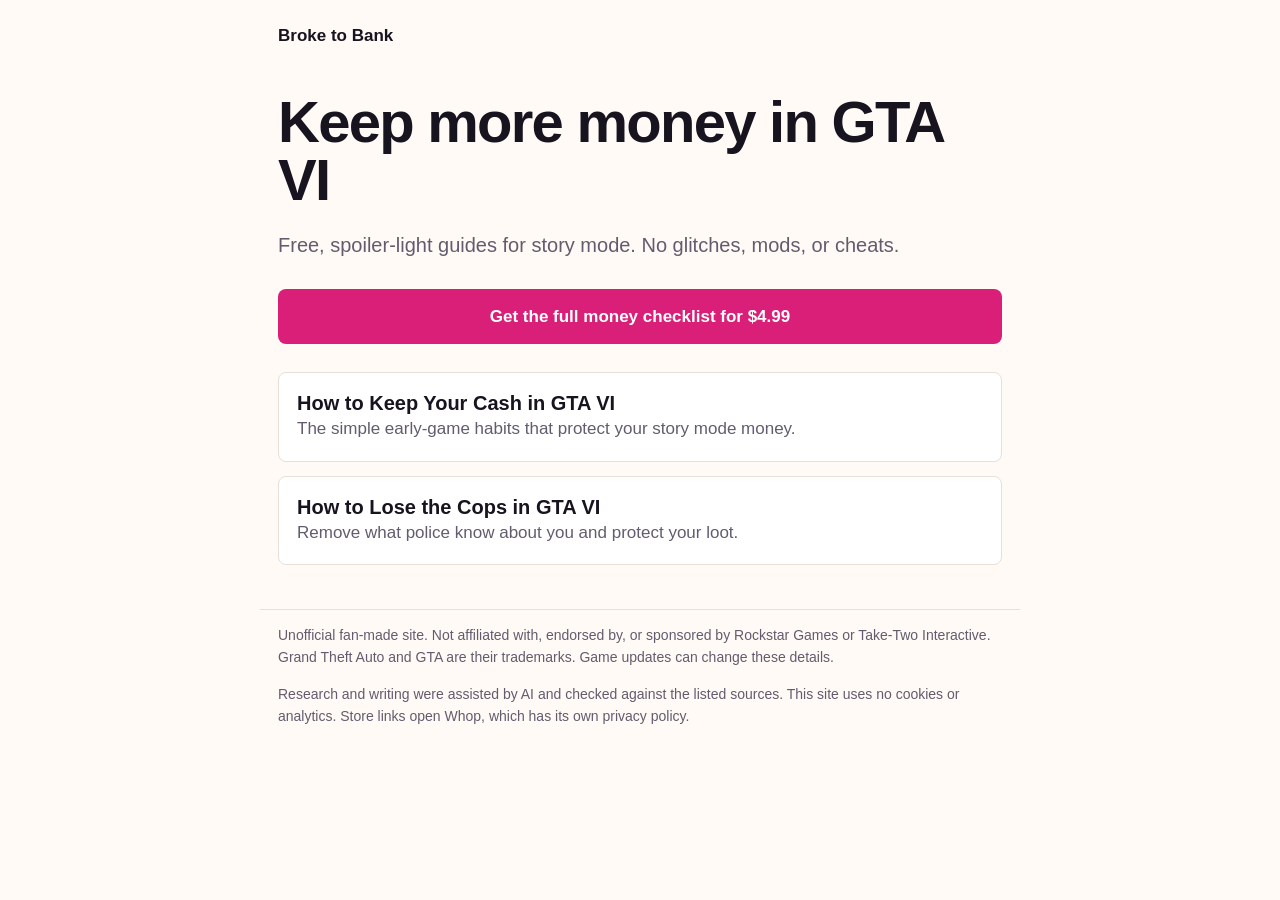
==== gta6/index.html @ 193f42a7 "Add Broke to Bank hub home Co-Authored-By: Claude Opus 5.5 <noreply@anthropic.com>" ====
<!doctype html><html lang="en"><head><meta charset="utf-8"><meta name="viewport" content="width=device-width,initial-scale=1">
<title>Broke to Bank: GTA VI Money Guides</title><meta name="description" content="Free spoiler-light GTA VI story mode money guides and a full checklist."><link rel="canonical" href="https://vladzol-dyk.github.io/gta6/">
<meta property="og:title" content="Broke to Bank: GTA VI Money Guides"><meta property="og:description" content="Free spoiler-light GTA VI story mode money guides and a full checklist."><meta property="og:type" content="article"><meta property="og:url" content="https://vladzol-dyk.github.io/gta6/">
<link rel="stylesheet" href="style.css"></head><body><header><a href="./">Broke to Bank</a></header><main><h1>Keep more money in GTA VI</h1><p class="lead">Free, spoiler-light guides for story mode. No glitches, mods, or cheats.</p>
<a class="cta" href="https://whop.com/c/broke-to-bank-unofficial-gta-vi-money-checklist/hub">Get the full money checklist for $4.99</a><section class="grid"><a class="card" href="keep-your-cash/"><b>How to Keep Your Cash in GTA VI</b><span>The simple early-game habits that protect your story mode money.</span></a><a class="card" href="lose-the-cops/"><b>How to Lose the Cops in GTA VI</b><span>Remove what police know about you and protect your loot.</span></a></section></main><footer><p>Unofficial fan-made site. Not affiliated with, endorsed by, or sponsored by Rockstar Games or Take-Two Interactive. Grand Theft Auto and GTA are their trademarks. Game updates can change these details.</p>
<p>Research and writing were assisted by AI and checked against the listed sources. This site uses no cookies or analytics. Store links open Whop, which has its own privacy policy.</p></footer></body></html>
---- gta6/style.css ----
:root{--ink:#17131f;--muted:#625c6e;--pink:#d91f78;--paper:#fffaf5;--card:#fff;--line:#e8dfd8;--cta-ink:#fff}
@media (prefers-color-scheme:dark){:root{--ink:#f6f1f7;--muted:#b9b1c0;--paper:#151119;--card:#211a27;--line:#3a3041;--pink:#ff5aa8;--cta-ink:#17131f}}
*{box-sizing:border-box}body{margin:0;background:var(--paper);color:var(--ink);font:17px/1.6 "Avenir Next","Helvetica Neue",Arial,sans-serif}
a{color:var(--pink)}header,main,footer{width:min(760px,100%);margin:auto;padding:0 18px}header{padding-top:22px;font-weight:800}header a{color:inherit;text-decoration:none}
h1{font-size:clamp(36px,8vw,58px);line-height:1;letter-spacing:-.03em;margin:44px 0 14px}h2{font-size:25px;line-height:1.15;margin:34px 0 8px}.lead{font-size:20px;color:var(--muted)}
.cta{display:block;background:var(--pink);color:var(--cta-ink);text-align:center;text-decoration:none;font-weight:800;border-radius:8px;padding:14px 18px;margin:28px 0}.grid{display:grid;gap:14px;margin:26px 0}.card{display:block;background:var(--card);border:1px solid var(--line);border-radius:8px;padding:18px;text-decoration:none;color:inherit}.card b{display:block;font-size:20px;line-height:1.2}.card span{color:var(--muted)}
footer{margin-top:44px;padding-bottom:36px;color:var(--muted);font-size:14px;border-top:1px solid var(--line)}
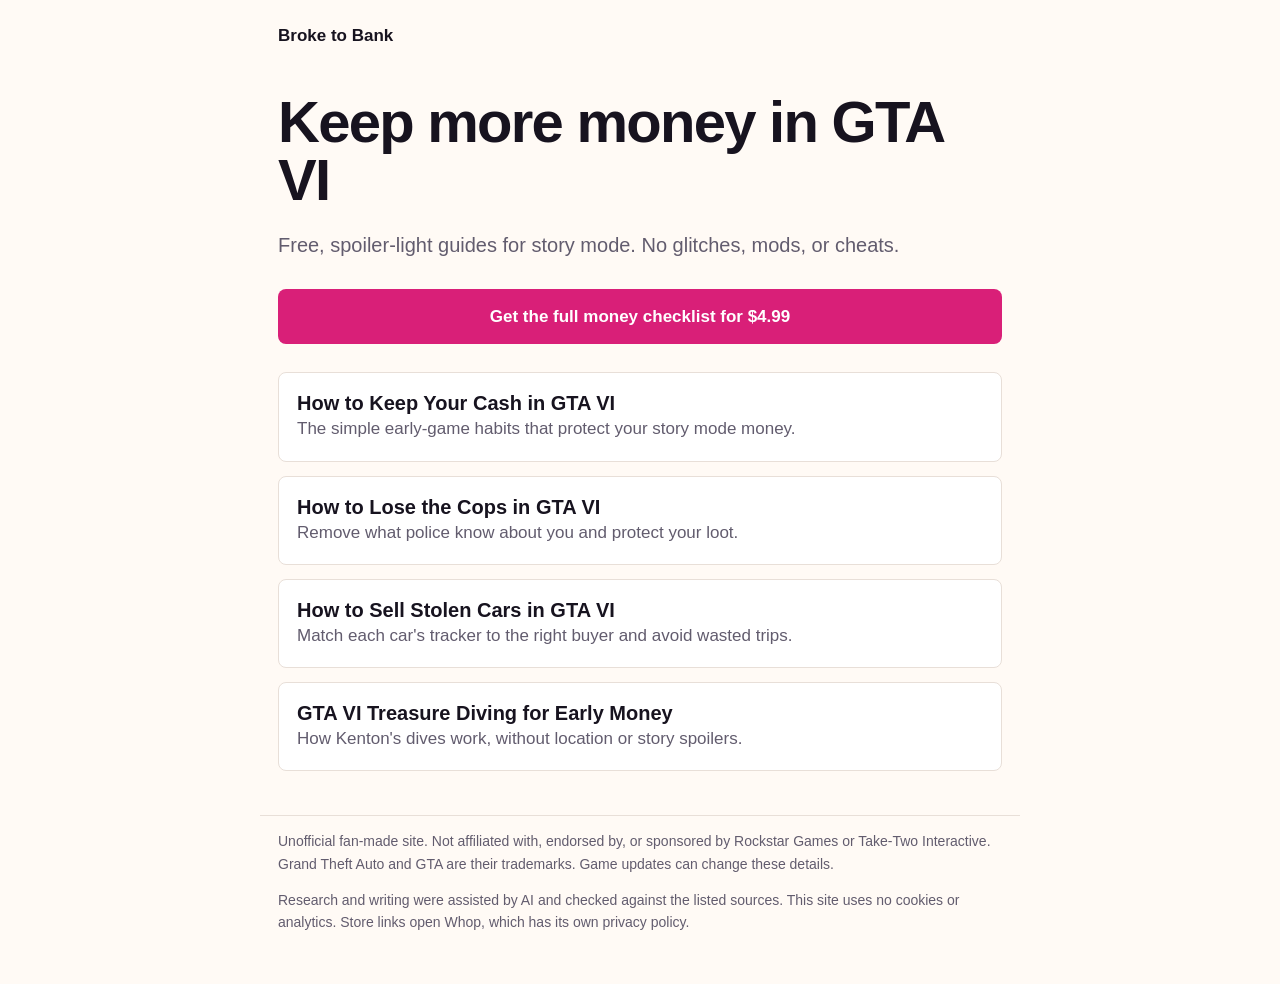
==== commit 0742d331: "List new hub guides Co-Authored-By: Claude Opus 5.5 <noreply@anthropic.com>" ====
--- a/gta6/index.html
+++ b/gta6/index.html
@@ -2,5 +2,5 @@
 <title>Broke to Bank: GTA VI Money Guides</title><meta name="description" content="Free spoiler-light GTA VI story mode money guides and a full checklist."><link rel="canonical" href="https://vladzol-dyk.github.io/gta6/">
 <meta property="og:title" content="Broke to Bank: GTA VI Money Guides"><meta property="og:description" content="Free spoiler-light GTA VI story mode money guides and a full checklist."><meta property="og:type" content="article"><meta property="og:url" content="https://vladzol-dyk.github.io/gta6/">
 <link rel="stylesheet" href="style.css"></head><body><header><a href="./">Broke to Bank</a></header><main><h1>Keep more money in GTA VI</h1><p class="lead">Free, spoiler-light guides for story mode. No glitches, mods, or cheats.</p>
-<a class="cta" href="https://whop.com/c/broke-to-bank-unofficial-gta-vi-money-checklist/hub">Get the full money checklist for $4.99</a><section class="grid"><a class="card" href="keep-your-cash/"><b>How to Keep Your Cash in GTA VI</b><span>The simple early-game habits that protect your story mode money.</span></a><a class="card" href="lose-the-cops/"><b>How to Lose the Cops in GTA VI</b><span>Remove what police know about you and protect your loot.</span></a></section></main><footer><p>Unofficial fan-made site. Not affiliated with, endorsed by, or sponsored by Rockstar Games or Take-Two Interactive. Grand Theft Auto and GTA are their trademarks. Game updates can change these details.</p>
+<a class="cta" href="https://whop.com/c/broke-to-bank-unofficial-gta-vi-money-checklist/hub">Get the full money checklist for $4.99</a><section class="grid"><a class="card" href="keep-your-cash/"><b>How to Keep Your Cash in GTA VI</b><span>The simple early-game habits that protect your story mode money.</span></a><a class="card" href="lose-the-cops/"><b>How to Lose the Cops in GTA VI</b><span>Remove what police know about you and protect your loot.</span></a><a class="card" href="sell-stolen-cars/"><b>How to Sell Stolen Cars in GTA VI</b><span>Match each car&#x27;s tracker to the right buyer and avoid wasted trips.</span></a><a class="card" href="treasure-diving/"><b>GTA VI Treasure Diving for Early Money</b><span>How Kenton&#x27;s dives work, without location or story spoilers.</span></a></section></main><footer><p>Unofficial fan-made site. Not affiliated with, endorsed by, or sponsored by Rockstar Games or Take-Two Interactive. Grand Theft Auto and GTA are their trademarks. Game updates can change these details.</p>
 <p>Research and writing were assisted by AI and checked against the listed sources. This site uses no cookies or analytics. Store links open Whop, which has its own privacy policy.</p></footer></body></html>
